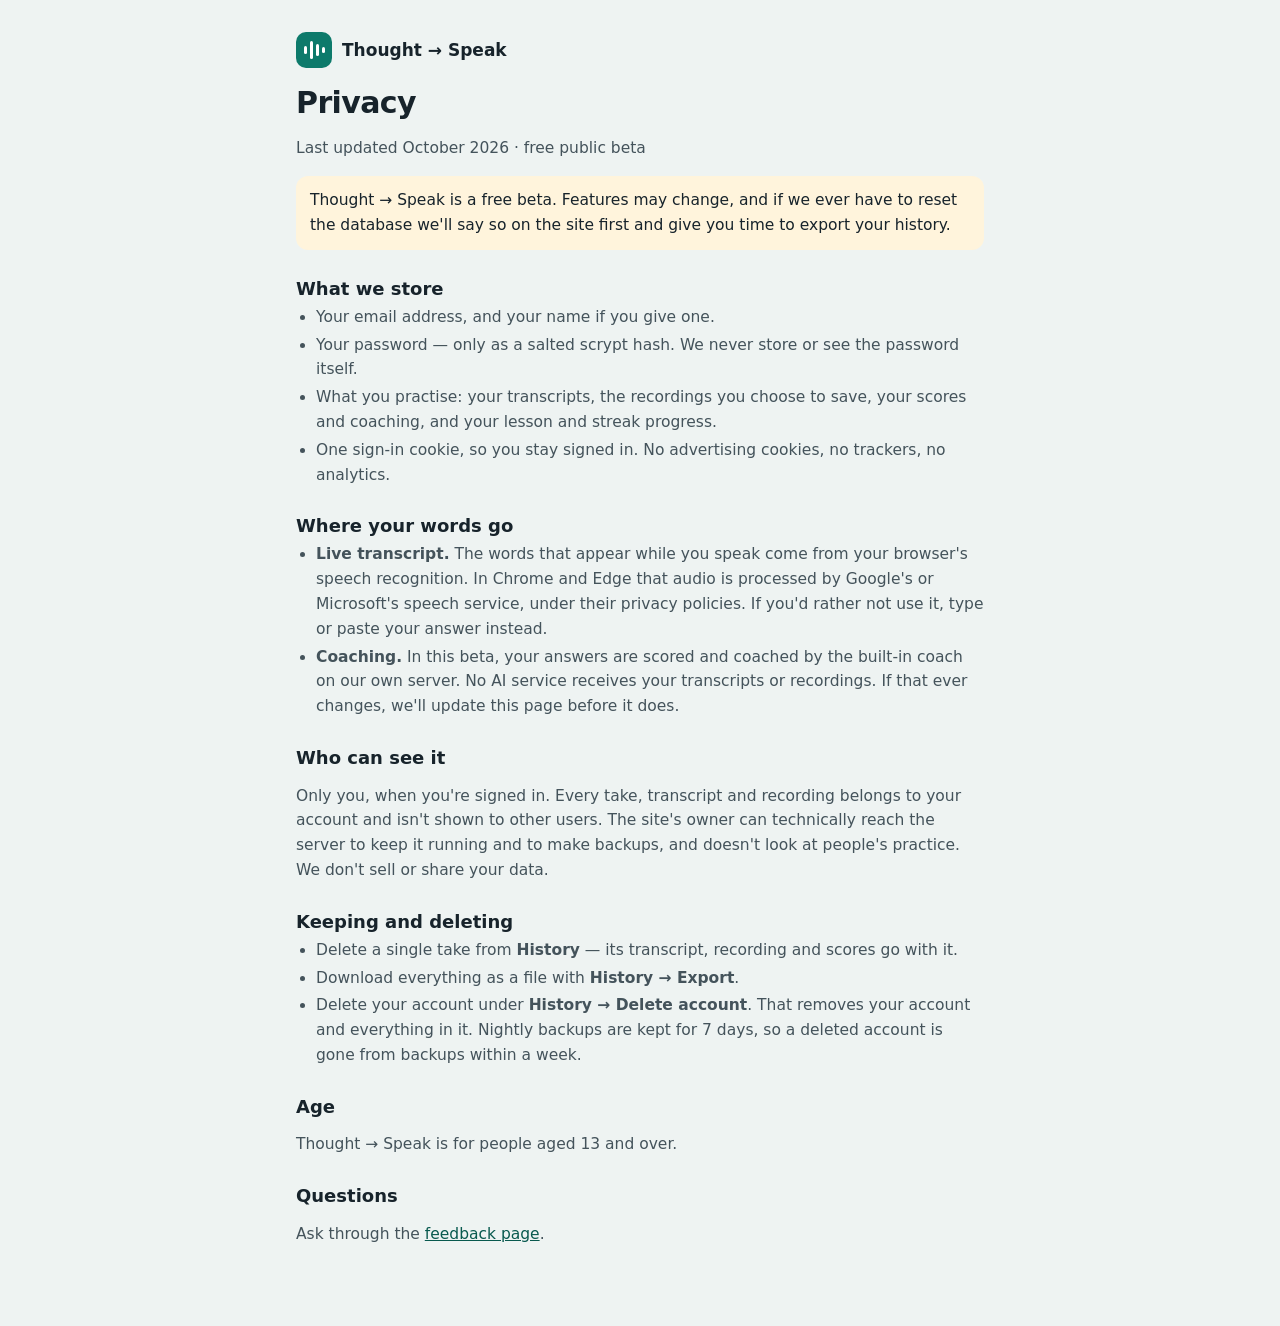
==== static/privacy.html @ 8f07217c "v9.3: everyday practice, engaging first run, built-in mentor with grammar, free beta hosting - Every" ====
<!doctype html>
<html lang="en">
<head>
<meta charset="utf-8">
<meta name="viewport" content="width=device-width,initial-scale=1">
<title>Privacy · Thought → Speak</title>
<link rel="stylesheet" href="/static/app.css">
<style>
  .policy { max-width: 720px; margin: 0 auto; padding: 32px 16px 64px; }
  .policy h1 { font: 800 30px/1.15 var(--display); letter-spacing: -.02em; margin: 18px 0 6px; }
  .policy h2 { font: 750 18px var(--display); margin: 28px 0 6px; }
  .policy p, .policy li { font-size: 15.5px; line-height: 1.6; color: var(--ink-2); }
  .policy ul { padding-left: 20px; }
  .policy .note { background: var(--sun-soft); border-radius: 12px; padding: 12px 14px; color: var(--ink); }
  .policy a { color: var(--accent-strong); }
</style>
</head>
<body>
<main class="policy">
  <a href="/" class="auth-brand" style="text-decoration:none;color:inherit">
    <span class="logo" aria-hidden="true"><span class="logo-wave"><i></i><i></i><i></i><i></i></span></span>Thought → Speak</a>
  <h1>Privacy</h1>
  <p>Last updated October 2026 · free public beta</p>

  <p class="note">Thought → Speak is a free beta. Features may change, and if we ever have to reset the
    database we'll say so on the site first and give you time to export your history.</p>

  <h2>What we store</h2>
  <ul>
    <li>Your email address, and your name if you give one.</li>
    <li>Your password — only as a salted scrypt hash. We never store or see the password itself.</li>
    <li>What you practise: your transcripts, the recordings you choose to save, your scores and coaching, and
      your lesson and streak progress.</li>
    <li>One sign-in cookie, so you stay signed in. No advertising cookies, no trackers, no analytics.</li>
  </ul>

  <h2>Where your words go</h2>
  <ul>
    <li><b>Live transcript.</b> The words that appear while you speak come from your browser's speech
      recognition. In Chrome and Edge that audio is processed by Google's or Microsoft's speech service, under
      their privacy policies. If you'd rather not use it, type or paste your answer instead.</li>
    <li><b>Coaching.</b> In this beta, your answers are scored and coached by the built-in coach on our own
      server. No AI service receives your transcripts or recordings. If that ever changes, we'll update this
      page before it does.</li>
  </ul>

  <h2>Who can see it</h2>
  <p>Only you, when you're signed in. Every take, transcript and recording belongs to your account and isn't
    shown to other users. The site's owner can technically reach the server to keep it running and to make
    backups, and doesn't look at people's practice. We don't sell or share your data.</p>

  <h2>Keeping and deleting</h2>
  <ul>
    <li>Delete a single take from <b>History</b> — its transcript, recording and scores go with it.</li>
    <li>Download everything as a file with <b>History → Export</b>.</li>
    <li>Delete your account under <b>History → Delete account</b>. That removes your account and everything in it.
      Nightly backups are kept for 7 days, so a deleted account is gone from backups within a week.</li>
  </ul>

  <h2>Age</h2>
  <p>Thought → Speak is for people aged 13 and over.</p>

  <h2>Questions</h2>
  <p>Ask through the <a id="fb" href="https://github.com/Gayathri2016/thought-to-speak/issues">feedback page</a><span id="mail"></span>.</p>
</main>
<script type="module" src="/static/js/privacy.js"></script>
</body>
</html>
---- static/app.css ----
:root {
  color-scheme: light;
  /* "On air": a calm studio teal for everything you do, a recording red only while the mic is live,
     and warm amber for streaks and goals. */
  --bg: #eef3f2; --surface: #ffffff; --surface-2: #f4f8f7; --line: #dce6e3;
  --ink: #17232b; --ink-2: #44535b; --muted: #6c7b81;
  --accent: #0d7a6b; --accent-ink: #ffffff; --accent-soft: #dcf1ec; --accent-strong: #08594e;
  --prev: #b6c2c0;
  --good: #1d7a45; --good-soft: #e3f4e9; --bad: #b42318; --bad-soft: #fdecea;
  --warn: #8a5a00; --warn-soft: #fff3d1;
  --rec: #e0443a; --rec-soft: #fde9e7;
  --sun: #f2b33d; --sun-soft: #fff4dc; --sun-ink: #7a5000;
  --header: #0f2b2a; --header-ink: #eef7f5; --header-muted: #9fbdb8;
  --shadow: 0 1px 2px rgba(15,43,42,.05), 0 6px 18px rgba(15,43,42,.06);
  --display: ui-rounded, "SF Pro Rounded", "Nunito", "Varela Round", system-ui, sans-serif;
  --body: system-ui, -apple-system, "Segoe UI", Roboto, "Helvetica Neue", sans-serif;
}
@media (prefers-color-scheme: dark) {
  :root:not([data-theme="light"]) {
    color-scheme: dark;
    --bg: #0e1716; --surface: #152120; --surface-2: #1b2928; --line: #263735;
    --ink: #eaf3f1; --ink-2: #bfd0cc; --muted: #86a09b;
    --accent: #3fb8a3; --accent-ink: #062a25; --accent-soft: #143a35; --accent-strong: #7fd8c8;
    --prev: #4f625f;
    --good: #5cc27a; --good-soft: #17301f; --bad: #f07a6f; --bad-soft: #3a1c1a;
    --warn: #f0c060; --warn-soft: #33290f;
    --rec: #ff6b5f; --rec-soft: #3d1d1a;
    --sun: #f5c25a; --sun-soft: #33280f; --sun-ink: #f5c25a;
    --header: #0a1a19; --header-ink: #eaf3f1; --header-muted: #8fb0aa;
    --shadow: none;
  }
}
:root[data-theme="dark"] {
  color-scheme: dark;
  --bg: #0e1716; --surface: #152120; --surface-2: #1b2928; --line: #263735;
  --ink: #eaf3f1; --ink-2: #bfd0cc; --muted: #86a09b;
  --accent: #3fb8a3; --accent-ink: #062a25; --accent-soft: #143a35; --accent-strong: #7fd8c8;
  --prev: #4f625f;
  --good: #5cc27a; --good-soft: #17301f; --bad: #f07a6f; --bad-soft: #3a1c1a;
  --warn: #f0c060; --warn-soft: #33290f;
  --rec: #ff6b5f; --rec-soft: #3d1d1a;
  --sun: #f5c25a; --sun-soft: #33280f; --sun-ink: #f5c25a;
  --header: #0a1a19; --header-ink: #eaf3f1; --header-muted: #8fb0aa;
  --shadow: none;
}

* { box-sizing: border-box; }
html, body { margin: 0; }
body { background: var(--bg); color: var(--ink); font: 15px/1.55 var(--body); -webkit-font-smoothing: antialiased; }
.wrap { max-width: 1180px; margin: 0 auto; padding: 0 16px; }
.hidden { display: none !important; }
.muted { color: var(--muted); } .small { font-size: 13px; }
code { font-size: 12.5px; background: var(--surface-2); padding: 1px 5px; border-radius: 5px; }
h3 { font-size: 14px; margin: 18px 0 6px; }
ul, ol { margin: 0; padding-left: 20px; } li { margin: 3px 0; }

/* header */
.top { background: var(--header); color: var(--header-ink); }
.top-inner { display: flex; justify-content: space-between; align-items: center; padding-top: 20px; padding-bottom: 14px; gap: 12px; }
.brand { display: flex; gap: 14px; align-items: center; min-width: 0; }
.logo { width: 44px; height: 44px; border-radius: 12px; background: var(--accent); display: grid; place-items: center; font-weight: 800; font-size: 13px; color: #fff; flex: none; }
.brand h1 { margin: 0; font-size: 22px; letter-spacing: -.01em; }
.brand p { margin: 2px 0 0; color: var(--header-muted); font-size: 13.5px; }
.top-right { display: flex; gap: 8px; align-items: center; }
.badge { font-size: 12px; padding: 5px 10px; border-radius: 99px; background: rgba(255,255,255,.08); color: var(--header-ink); white-space: nowrap; }
.badge.local { background: rgba(240,192,96,.18); }
.icon-btn { background: rgba(255,255,255,.08); color: var(--header-ink); border: 0; width: 34px; height: 34px; border-radius: 9px; cursor: pointer; font-size: 16px; }
.tabs { display: flex; gap: 4px; overflow-x: auto; }
.tab { background: transparent; color: var(--header-muted); border: 0; padding: 11px 14px; font: inherit; font-weight: 600; cursor: pointer; border-bottom: 2px solid transparent; white-space: nowrap; }
.tab.active { color: var(--header-ink); border-bottom-color: var(--accent); }

main.wrap { padding-top: 20px; padding-bottom: 60px; }
.grid2 { display: grid; grid-template-columns: minmax(0,1fr) minmax(0,1fr); gap: 18px; margin-bottom: 18px; }
@media (max-width: 900px) { .grid2 { grid-template-columns: 1fr; } }
.col { display: flex; flex-direction: column; gap: 18px; min-width: 0; }
.card { background: var(--surface); border: 1px solid var(--line); border-radius: 14px; padding: 18px; box-shadow: var(--shadow); min-width: 0; }
.card-h { font-weight: 700; font-size: 15.5px; margin-bottom: 12px; }
.step { display: inline-grid; place-items: center; width: 22px; height: 22px; border-radius: 50%; background: var(--accent-soft); color: var(--accent-strong); font-size: 12px; margin-right: 6px; }
.row { display: flex; align-items: center; } .between { justify-content: space-between; } .gap-s { gap: 8px; } .wrap-row { flex-wrap: wrap; gap: 8px; }
.eyebrow { font-size: 11.5px; text-transform: uppercase; letter-spacing: .06em; color: var(--muted); font-weight: 700; }

/* controls */
button, .btn-link { font: inherit; font-weight: 650; border: 0; border-radius: 10px; padding: 10px 14px; cursor: pointer; text-decoration: none; display: inline-flex; align-items: center; gap: 6px; }
button:disabled { opacity: .5; cursor: not-allowed; }
button:focus-visible, select:focus-visible, textarea:focus-visible, .chip:focus-visible { outline: 2px solid var(--accent); outline-offset: 2px; }
.primary { background: var(--accent); color: var(--accent-ink); }
.primary:hover { filter: brightness(1.07); }
.ghost { background: var(--surface-2); color: var(--ink); border: 1px solid var(--line); }
.ghost:hover { border-color: var(--muted); }
.sm { padding: 5px 10px; font-size: 13px; border-radius: 8px; }
.record { background: var(--rec-soft); color: var(--rec); border: 1px solid transparent; }
.record.on { background: var(--rec); color: #fff; animation: pulse 1.6s infinite; }
@keyframes pulse { 0%,100% { box-shadow: 0 0 0 0 rgba(196,50,31,.35); } 50% { box-shadow: 0 0 0 8px rgba(196,50,31,0); } }
textarea, select { width: 100%; font: inherit; color: var(--ink); background: var(--surface); border: 1px solid var(--line); border-radius: 10px; padding: 11px 12px; }
select { width: auto; padding: 8px 10px; }
textarea { resize: vertical; }

.chips { display: flex; flex-wrap: wrap; gap: 6px; }
.chip { border: 1px solid var(--line); background: var(--surface-2); color: var(--ink-2); padding: 7px 12px; border-radius: 99px; font-size: 13.5px; font-weight: 600; cursor: pointer; }
.chip.active { background: var(--accent); border-color: var(--accent); color: var(--accent-ink); }
.small-chips { margin-top: 10px; }
.small-chips .chip { cursor: default; font-size: 12.5px; padding: 3px 9px; }

.prompt-box { margin-top: 14px; padding: 14px; background: var(--surface-2); border: 1px solid var(--line); border-radius: 12px; display: flex; flex-direction: column; gap: 10px; }
.prompt-text { font-size: 17px; font-weight: 650; line-height: 1.4; }
.pills { display: inline-flex; flex-wrap: wrap; gap: 4px; }
.pill { font-size: 12px; padding: 2px 8px; border-radius: 6px; background: var(--accent-soft); color: var(--accent-strong); font-weight: 600; }

.take { font-size: 12px; background: var(--surface-2); border: 1px solid var(--line); padding: 2px 8px; border-radius: 99px; margin-left: 6px; font-weight: 600; color: var(--ink-2); }
.timer { font-variant-numeric: tabular-nums; font-size: 22px; font-weight: 750; }
.timebar { position: relative; height: 6px; border-radius: 4px; background: var(--surface-2); border: 1px solid var(--line); overflow: hidden; }
#timeFill { position: absolute; inset: 0 auto 0 0; width: 0; background: var(--accent); transition: width .3s linear; }
#timeTarget { position: absolute; top: 0; bottom: 0; background: rgba(31,122,58,.22); }
.interim { font-style: italic; color: var(--muted); font-size: 13.5px; margin-bottom: 6px; }

.switch { display: flex; align-items: center; gap: 10px; cursor: pointer; }
.switch input { position: absolute; opacity: 0; width: 1px; height: 1px; }
.slider { width: 38px; height: 22px; border-radius: 99px; background: var(--prev); position: relative; flex: none; transition: background .2s; }
.slider::after { content: ""; position: absolute; top: 3px; left: 3px; width: 16px; height: 16px; border-radius: 50%; background: #fff; transition: transform .2s; }
.switch input:checked + .slider { background: var(--accent); }
.switch input:checked + .slider::after { transform: translateX(16px); }
.switch input:focus-visible + .slider { outline: 2px solid var(--accent); outline-offset: 2px; }

.banner { background: var(--accent-soft); border: 1px solid var(--accent); color: var(--ink); border-radius: 12px; padding: 12px 14px; margin-bottom: 18px; display: flex; gap: 12px; justify-content: space-between; align-items: flex-start; }
.banner b { color: var(--accent-strong); }
.warn { background: var(--warn-soft); color: var(--warn); border-radius: 10px; padding: 8px 12px; font-size: 13px; margin-bottom: 12px; }

/* results */
.empty { text-align: center; padding: 40px 12px; color: var(--ink-2); }
.empty-icon { font-size: 34px; }
.score-row { display: flex; gap: 20px; align-items: center; }
@media (max-width: 520px) { .score-row { flex-direction: column; align-items: stretch; } .ring { align-self: center; } }
.ring { position: relative; width: 120px; height: 120px; flex: none; }
.ring svg { width: 100%; height: 100%; transform: rotate(-90deg); }
.ring circle { fill: none; stroke-width: 10; }
.ring-bg { stroke: var(--surface-2); }
.ring-fg { stroke: var(--accent); stroke-linecap: round; transition: stroke-dashoffset .8s ease; }
.ring-label { position: absolute; inset: 0; display: grid; place-items: center; align-content: center; }
.ring-label b { font-size: 34px; line-height: 1; } .ring-label span { font-size: 12px; color: var(--muted); }
.dims { flex: 1; display: flex; flex-direction: column; gap: 8px; min-width: 0; }
.dim { display: grid; grid-template-columns: 128px 1fr 34px; gap: 8px; align-items: center; font-size: 13px; }
.dim-bar { height: 8px; background: var(--surface-2); border-radius: 4px; overflow: hidden; }
.dim-bar > div { height: 100%; background: var(--accent); border-radius: 0 4px 4px 0; transition: width .6s ease; }
.dim b { text-align: right; font-variant-numeric: tabular-nums; }
.dim.weak > span:first-child { font-weight: 700; } .dim.weak > span:first-child::after { content: " ← focus"; color: var(--bad); font-weight: 600; font-size: 11.5px; }

.metrics { display: grid; grid-template-columns: repeat(5, 1fr); gap: 8px; margin-top: 16px; }
@media (max-width: 520px) { .metrics { grid-template-columns: repeat(3, 1fr); } }
.metric { background: var(--surface-2); border-radius: 10px; padding: 8px 10px; }
.metric b { display: block; font-size: 17px; font-variant-numeric: tabular-nums; }
.metric span { font-size: 11.5px; color: var(--muted); }
.split { display: grid; grid-template-columns: 1fr 1fr; gap: 16px; }
@media (max-width: 600px) { .split { grid-template-columns: 1fr; } }
.smap { display: flex; flex-direction: column; gap: 6px; }
.sm-item { display: grid; grid-template-columns: 22px 130px 1fr; gap: 8px; align-items: baseline; font-size: 13.5px; padding: 6px 8px; border-radius: 8px; background: var(--surface-2); }
.sm-item .ico { font-weight: 800; text-align: center; }
.sm-item.present .ico { color: var(--good); } .sm-item.weak .ico { color: var(--warn); } .sm-item.missing .ico { color: var(--bad); }
@media (max-width: 520px) { .sm-item { grid-template-columns: 22px 1fr; } .sm-item .note { grid-column: 2; } }
.coach { margin-top: 16px; background: var(--warn-soft); border-radius: 12px; padding: 14px; }
.coach-h { font-weight: 750; margin-bottom: 4px; }
.coach p { margin: 0 0 8px; }
.coach ol { margin-bottom: 4px; }
#outlineWrap { margin-top: 10px; }
.next { margin-top: 16px; padding-top: 14px; border-top: 1px solid var(--line); }
.next p { margin: 4px 0 12px; font-weight: 600; }

/* compare */
.verdict { font-size: 12.5px; font-weight: 700; padding: 3px 10px; border-radius: 99px; }
.verdict.improved { background: var(--good-soft); color: var(--good); }
.verdict.regressed { background: var(--bad-soft); color: var(--bad); }
.verdict.steady { background: var(--surface-2); color: var(--ink-2); }
.lead { margin: 0 0 10px; font-weight: 600; }
.ctable, .ptable { width: 100%; border-collapse: collapse; font-size: 13.5px; }
.ctable th, .ctable td, .ptable th, .ptable td { padding: 7px 6px; border-bottom: 1px solid var(--line); text-align: right; font-variant-numeric: tabular-nums; }
.ctable th:first-child, .ctable td:first-child, .ptable th:first-child, .ptable td:first-child { text-align: left; }
.ctable th, .ptable th { font-size: 12px; color: var(--muted); font-weight: 600; }
.delta.up { color: var(--good); font-weight: 700; } .delta.down { color: var(--bad); font-weight: 700; } .delta.flat { color: var(--muted); }
.takes-spark { display: flex; gap: 6px; align-items: flex-end; height: 64px; margin: 4px 0 12px; }
.takes-spark .tk { flex: 1; max-width: 54px; background: var(--prev); border-radius: 4px 4px 0 0; position: relative; min-height: 4px; }
.takes-spark .tk.cur { background: var(--accent); }
.takes-spark .tk span { position: absolute; top: -18px; left: 0; right: 0; text-align: center; font-size: 11.5px; font-weight: 700; color: var(--ink-2); }
.transcript-quote { white-space: pre-wrap; color: var(--ink-2); font-size: 14px; margin: 8px 0 0; }
details summary { cursor: pointer; }

/* progress */
.rec-card { margin-bottom: 18px; border-left: 4px solid var(--accent); }
.rec-grid { display: grid; grid-template-columns: 1.3fr 1fr; gap: 18px; }
@media (max-width: 800px) { .rec-grid { grid-template-columns: 1fr; } }
.rec-title { font-size: 20px; font-weight: 750; margin: 2px 0 6px; }
.rec-evidence { background: var(--surface-2); border-radius: 8px; padding: 8px 10px; font-size: 13.5px; margin: 8px 0; }
.kpis { display: grid; grid-template-columns: repeat(5, 1fr); gap: 12px; margin-bottom: 18px; }
@media (max-width: 800px) { .kpis { grid-template-columns: repeat(2, 1fr); } }
.kpi { background: var(--surface); border: 1px solid var(--line); border-radius: 14px; padding: 14px; box-shadow: var(--shadow); }
.kpi .v { font-size: 26px; font-weight: 800; font-variant-numeric: tabular-nums; line-height: 1.1; }
.kpi .l { font-size: 12.5px; color: var(--muted); margin-top: 4px; }
.kpi .d { font-size: 12.5px; margin-top: 2px; }
.chart { width: 100%; min-height: 220px; }
.chart svg { width: 100%; height: auto; display: block; overflow: visible; }
.chart text { fill: var(--muted); font-size: 11px; font-family: inherit; }
.chart .grid { stroke: var(--line); stroke-width: 1; }
.chart .line { fill: none; stroke: var(--accent); stroke-width: 2; stroke-linejoin: round; }
.chart .dot { fill: var(--accent); stroke: var(--surface); stroke-width: 2; }
.chart .dot.retry { fill: var(--surface); stroke: var(--accent); stroke-width: 2; }
.chart .hit { fill: transparent; cursor: pointer; }
.chart .bar-cur { fill: var(--accent); } .chart .bar-prev { fill: var(--prev); }
.chart .lbl { fill: var(--ink-2); font-size: 12px; }
.chart .val { fill: var(--ink); font-size: 11.5px; font-weight: 700; }
.legend { display: flex; gap: 14px; font-size: 12.5px; color: var(--ink-2); margin-bottom: 6px; }
.legend i { display: inline-block; width: 10px; height: 10px; border-radius: 3px; margin-right: 5px; vertical-align: -1px; }
.fbar { display: grid; grid-template-columns: 110px 1fr 30px; gap: 8px; align-items: center; font-size: 13px; margin: 6px 0; }
.fbar .t { height: 10px; background: var(--surface-2); border-radius: 4px; overflow: hidden; }
.fbar .t div { height: 100%; background: var(--accent); border-radius: 0 4px 4px 0; }
.fbar b { text-align: right; font-variant-numeric: tabular-nums; }

/* history */
.hchain { border: 1px solid var(--line); border-radius: 12px; margin-top: 12px; overflow: hidden; }
.hchain-h { padding: 10px 12px; background: var(--surface-2); display: flex; justify-content: space-between; gap: 10px; flex-wrap: wrap; }
.hchain-h .p { font-weight: 650; }
.hattempt { border-top: 1px solid var(--line); }
.hattempt summary { padding: 10px 12px; display: flex; gap: 10px; align-items: center; flex-wrap: wrap; list-style: none; }
.hattempt summary::-webkit-details-marker { display: none; }
.hattempt .body { padding: 0 12px 12px; }
.score-pill { font-weight: 800; font-variant-numeric: tabular-nums; background: var(--accent-soft); color: var(--accent-strong); padding: 2px 9px; border-radius: 8px; }
.tag { font-size: 12px; border: 1px solid var(--line); padding: 1px 8px; border-radius: 99px; color: var(--ink-2); }
.danger { background: transparent; color: var(--bad); border: 1px solid var(--line); padding: 5px 10px; font-size: 12.5px; }

.tooltip { position: fixed; pointer-events: none; background: var(--ink); color: var(--surface); font-size: 12.5px; padding: 7px 9px; border-radius: 8px; z-index: 50; max-width: 260px; line-height: 1.4; }

@media (max-width: 640px) {
  .brand p { display: none; }
  .brand h1 { font-size: 19px; white-space: nowrap; }
  .logo { width: 38px; height: 38px; }
  .badge { max-width: 140px; overflow: hidden; text-overflow: ellipsis; }
  .prompt-box > .row.between { flex-wrap: wrap; gap: 8px; }
  .sm { white-space: nowrap; }
}
@media (max-width: 480px) { .badge { display: none; } }

/* ---------------- v3: Learn ---------------- */
.today-card { margin-bottom: 18px; border-left: 4px solid var(--accent); }
.today-title { font-size: 20px; font-weight: 750; }
.today-progress { font-size: 13px; color: var(--ink-2); text-align: right; }
.today-progress b { font-size: 22px; color: var(--ink); }
.today-items { display: grid; grid-template-columns: repeat(3, minmax(0, 1fr)); gap: 12px; margin-top: 14px; }
@media (max-width: 900px) { .today-items { grid-template-columns: 1fr; } }
.today-item { border: 1px solid var(--line); border-radius: 12px; padding: 14px; display: flex; flex-direction: column; gap: 6px; background: var(--surface-2); }
.today-item.done { border-color: var(--good); background: var(--good-soft); }
.today-item .ti-h { display: flex; gap: 8px; align-items: center; font-weight: 700; }
.today-item .ti-check { width: 22px; height: 22px; border-radius: 50%; border: 2px solid var(--prev); display: grid; place-items: center; font-size: 12px; flex: none; }
.today-item.done .ti-check { background: var(--good); border-color: var(--good); color: #fff; }
.today-item p { margin: 0; font-size: 13.5px; color: var(--ink-2); }
.today-item .ti-foot { margin-top: auto; display: flex; justify-content: space-between; align-items: center; gap: 8px; padding-top: 6px; }
.journey-meter { display: flex; align-items: center; gap: 10px; min-width: 200px; }
.jm-bar { flex: 1; height: 8px; border-radius: 4px; background: var(--surface-2); border: 1px solid var(--line); overflow: hidden; }
#journeyFill { height: 100%; background: var(--good); width: 0; transition: width .5s; }
.module { margin-top: 18px; }
.module-h { display: flex; gap: 10px; align-items: baseline; flex-wrap: wrap; }
.module-h b { font-size: 15px; }
.lesson-row { display: grid; grid-template-columns: 28px 1fr auto; gap: 12px; align-items: center; padding: 10px 12px; border: 1px solid var(--line); border-radius: 10px; margin-top: 8px; cursor: pointer; background: var(--surface); width: 100%; text-align: left; font: inherit; color: inherit; }
.lesson-row:hover { border-color: var(--accent); }
.lesson-row.current { border-color: var(--accent); background: var(--accent-soft); }
.lr-icon { width: 26px; height: 26px; border-radius: 50%; display: grid; place-items: center; font-size: 12px; font-weight: 800; border: 2px solid var(--prev); color: var(--ink-2); }
.lesson-row.done .lr-icon { background: var(--good); border-color: var(--good); color: #fff; }
.lesson-row.current .lr-icon { border-color: var(--accent); color: var(--accent-strong); }
.lr-title { font-weight: 650; }
.lr-sub { font-size: 12.5px; color: var(--muted); }
.lr-meta { font-size: 12.5px; color: var(--ink-2); text-align: right; white-space: nowrap; }
@media (max-width: 520px) { .lr-meta { display: none; } }

.lesson-grid { display: grid; grid-template-columns: minmax(0, 1.25fr) minmax(0, 1fr); gap: 18px; margin-top: 12px; }
@media (max-width: 900px) { .lesson-grid { grid-template-columns: 1fr; } }
.lesson-title { margin: 4px 0 4px; font-size: 26px; letter-spacing: -.01em; }
.concept p { margin: 0 0 12px; color: var(--ink-2); }
.ex-prompt { font-weight: 650; margin: 0 0 10px; }
.ex-grid { display: grid; grid-template-columns: 1fr 1fr; gap: 10px; margin-bottom: 10px; }
@media (max-width: 600px) { .ex-grid { grid-template-columns: 1fr; } }
.ex { border-radius: 10px; padding: 10px 12px; font-size: 14px; }
.ex p { margin: 4px 0 0; }
.ex.before { background: var(--bad-soft); } .ex.before .eyebrow { color: var(--bad); }
.ex.after { background: var(--good-soft); } .ex.after .eyebrow { color: var(--good); }
.fw-card { border-top: 4px solid var(--accent); }
.fw-name { font-size: 20px; font-weight: 800; margin: 2px 0 8px; }
.fw-steps { list-style: none; padding: 0; counter-reset: s; }
.fw-steps li { counter-increment: s; display: grid; grid-template-columns: 30px 1fr; gap: 8px; padding: 8px 0; border-bottom: 1px solid var(--line); }
.fw-steps li:last-child { border-bottom: 0; }
.fw-steps li::before { content: counter(s); width: 26px; height: 26px; border-radius: 8px; background: var(--accent); color: #fff; display: grid; place-items: center; font-weight: 800; font-size: 13px; }
.fw-steps b { display: block; }
.fw-steps span { font-size: 13.5px; color: var(--ink-2); }
.cheat li { margin: 6px 0; font-size: 14px; }
.exercise-card { background: var(--accent-soft); border-color: var(--accent); }
.pass-list { margin: 4px 0 10px; }
select.full { width: 100%; margin-top: 4px; }

.lesson-result { border-radius: 12px; padding: 12px 14px; margin-bottom: 14px; }
.lesson-result.pass { background: var(--good-soft); border: 1px solid var(--good); }
.lesson-result.fail { background: var(--warn-soft); border: 1px solid var(--warn); }
.lesson-result h4 { margin: 0 0 6px; font-size: 15px; }
.lesson-result ul { list-style: none; padding: 0; margin: 0 0 10px; font-size: 13.5px; }
.lesson-result li { display: flex; gap: 8px; }
.lesson-result .ok { color: var(--good); font-weight: 800; } .lesson-result .no { color: var(--bad); font-weight: 800; }
.ctx-steps { display: flex; flex-wrap: wrap; gap: 6px; margin-top: 6px; }
@media (max-width: 640px) { .today-progress { text-align: left; } .journey-meter { min-width: 0; width: 100%; } }

/* ---------------- v4: real audio ---------------- */
.mic-row { display: flex; align-items: center; gap: 10px; margin: 0 0 10px; }
.mic-label { font-size: 12.5px; color: var(--ink-2); white-space: nowrap; }
.level { flex: 1; height: 6px; border-radius: 4px; background: var(--surface-2); border: 1px solid var(--line); overflow: hidden; }
#levelFill { height: 100%; width: 0; background: var(--good); transition: width .08s linear; }
.voice { margin-top: 18px; padding: 14px; border: 1px solid var(--line); border-radius: 12px; background: var(--surface-2); }
.waveform { margin: 10px 0 4px; cursor: pointer; }
.waveform svg { width: 100%; height: 90px; display: block; }
.waveform .wbar { fill: var(--accent); }
.waveform .p-natural { fill: rgba(122,127,137,.18); }
.waveform .p-long { fill: rgba(240,176,40,.35); }
.waveform .p-stall { fill: rgba(196,50,31,.35); }
.waveform .pl { fill: var(--bad); font-size: 10px; font-weight: 700; }
.waveform .head { stroke: var(--ink); stroke-width: 1.5; }
.waveform .axis { fill: var(--muted); font-size: 10px; }
.wave-legend { display: flex; gap: 14px; flex-wrap: wrap; margin-bottom: 8px; }
.lg { display: inline-block; width: 12px; height: 10px; border-radius: 2px; margin-right: 4px; vertical-align: -1px; }
.lg.natural { background: rgba(122,127,137,.35); } .lg.long { background: rgba(240,176,40,.6); } .lg.stall { background: rgba(196,50,31,.6); }
#player { width: 100%; height: 36px; margin-bottom: 10px; }
.voice-grid { display: grid; grid-template-columns: 1fr 1fr; gap: 16px; align-items: start; }
@media (max-width: 600px) { .voice-grid { grid-template-columns: 1fr; } }
.mini-chart svg { width: 100%; height: 60px; display: block; }
.mini-chart .band { fill: rgba(31,122,58,.14); }
.mini-chart .pb { fill: var(--accent); }
.mini-chart .pl2 { fill: none; stroke: var(--accent); stroke-width: 1.5; }
.mini-chart .zero { stroke: var(--line); }
.mini-chart text { fill: var(--muted); font-size: 9.5px; }

/* ---------------- v5: pronunciation, vocabulary, sentences ---------------- */
.today-items { grid-template-columns: repeat(auto-fit, minmax(210px, 1fr)); }
.today-words { margin-top: 14px; }
.tw-h { display: flex; gap: 10px; align-items: baseline; flex-wrap: wrap; margin-bottom: 8px; }
.tw-list { display: grid; grid-template-columns: repeat(auto-fit, minmax(200px, 1fr)); gap: 10px; }
.tw { border: 1px dashed var(--line); border-radius: 10px; padding: 10px 12px; display: flex; flex-direction: column; gap: 3px; }
.tw.used { border-style: solid; border-color: var(--good); background: var(--good-soft); }
.journey-card { margin-bottom: 18px; }
.jm-fill { height: 100%; background: var(--good); transition: width .5s; }

.w { cursor: pointer; border-bottom: 1px dotted var(--muted); }
.w:hover, .w:focus-visible { color: var(--accent-strong); border-bottom-color: var(--accent); outline: none; }
.w.focus { font-weight: 750; border-bottom: 2px solid var(--accent); }
.w.st-good { background: var(--good-soft); border-radius: 4px; padding: 0 2px; }
.w.st-unclear { background: var(--warn-soft); color: var(--warn); border-radius: 4px; padding: 0 2px; font-weight: 700; }
.w.st-substituted, .w.st-missed { background: var(--bad-soft); color: var(--bad); border-radius: 4px; padding: 0 2px; font-weight: 700; }
.w.st-missed { text-decoration: line-through; }
.lg.st-good { background: var(--good-soft); border: 1px solid var(--good); }
.lg.st-unclear { background: var(--warn-soft); border: 1px solid var(--warn); }
.lg.st-substituted { background: var(--bad-soft); border: 1px solid var(--bad); }
.lg.st-missed { background: var(--bad-soft); border: 1px dashed var(--bad); }
.prompt-text .w { border-bottom-color: transparent; }
.prompt-text .w.focus { border-bottom-color: var(--accent); }

.word-pop { position: absolute; z-index: 60; background: var(--surface); color: var(--ink); border: 1px solid var(--line); border-radius: 12px; padding: 12px; width: 260px; box-shadow: 0 8px 28px rgba(0,0,0,.18); }
.respell { font-size: 22px; font-weight: 800; letter-spacing: .02em; margin: 6px 0 2px; color: var(--accent-strong); }
.respell-sm { font-family: ui-monospace, SFMono-Regular, Menlo, monospace; font-size: 13px; color: var(--accent-strong); }

#results.read-aloud #structureWrap, #results.read-aloud #outlineWrap { display: none; }
.pron, .language { margin-top: 16px; padding: 14px; border: 1px solid var(--line); border-radius: 12px; background: var(--surface-2); }
.ra-target { font-size: 18px; line-height: 1.9; margin: 4px 0 8px; }
.pron-table { margin-top: 10px; }
.pron-table td { vertical-align: middle; }
.lang-grid { display: grid; grid-template-columns: 1fr 1fr; gap: 18px; }
@media (max-width: 640px) { .lang-grid { grid-template-columns: 1fr; } }
.language .eyebrow { display: block; margin: 10px 0 4px; }
.chip.good { background: var(--good-soft); border-color: var(--good); color: var(--good); cursor: default; }
.chip.warn { background: var(--warn-soft); border-color: var(--warn); color: var(--warn); cursor: default; }
.language .chip, .pron .chip { font-size: 12.5px; padding: 3px 9px; }
.sent-bars { display: flex; align-items: flex-end; gap: 3px; height: 54px; margin-top: 6px; border-bottom: 1px solid var(--line); }
.sent-bars .sb { flex: 1; max-width: 22px; background: var(--accent); border-radius: 3px 3px 0 0; min-height: 4px; }
.sent-bars .sb.long { background: var(--bad); }
.quote { border-left: 3px solid var(--bad); padding-left: 8px; color: var(--ink-2); }
.tip { background: var(--accent-soft); border-radius: 8px; padding: 8px 10px; }

.sound-summary { min-width: 240px; }
.ra-items { display: flex; flex-direction: column; gap: 10px; margin-top: 10px; }
.ra-item { border: 1px solid var(--line); border-radius: 10px; padding: 10px 12px; background: var(--surface-2); }
.ra-text { font-size: 17px; line-height: 1.8; margin: 0 0 6px; }
.pairs { display: flex; flex-direction: column; gap: 8px; }
.pair { display: flex; align-items: center; gap: 8px; flex-wrap: wrap; }
.pron-table th, .pron-table td { text-align: left !important; }

/* accounts */
input[type="text"], input[type="email"], input[type="password"] { width: 100%; font: inherit; color: var(--ink); background: var(--surface); border: 1px solid var(--line); border-radius: 10px; padding: 10px 12px; }
input:focus-visible { outline: 2px solid var(--accent); outline-offset: 2px; }
.auth-screen { min-height: 100vh; display: grid; place-items: center; padding: 32px 16px; background: var(--bg); }
body.signed-out .top, body.signed-out #appMain { display: none; }
.auth-card { width: 100%; max-width: 400px; padding: 28px; }
.auth-card h2 { margin: 14px 0 4px; font-size: 22px; letter-spacing: -.01em; }
.auth-card form { display: grid; gap: 14px; margin-top: 18px; }
.auth-card label { display: grid; gap: 5px; font-weight: 600; font-size: 13.5px; }
.auth-card .primary { justify-content: center; margin-top: 4px; }
.auth-switch { margin: 16px 0 0; text-align: center; }
.auth-switch a { color: var(--accent); font-weight: 650; }
.auth-privacy { margin: 14px 0 0; text-align: center; }
.auth-error { margin: 0; color: var(--bad); background: var(--bad-soft); border-radius: 8px; padding: 8px 10px; font-size: 13px; }
.account { position: relative; }
.account-btn { font-size: 13.5px; font-weight: 750; border-radius: 99px; }
.account-pop { position: absolute; right: 0; top: 42px; z-index: 20; min-width: 220px; background: var(--surface); color: var(--ink); border: 1px solid var(--line); border-radius: 12px; padding: 12px; box-shadow: 0 8px 28px rgba(0,0,0,.18); display: grid; gap: 10px; }
.account-pop #accountEmail { word-break: break-all; }
.danger-zone { margin-top: 16px; }
.danger-zone input { max-width: 280px; }
@media (max-width: 640px) { .badge { display: none; } }

/* 28-Day Speaking Sprint (v7) — built from the app's own theme tokens, so it follows light and dark mode */
.program { background: linear-gradient(135deg, var(--accent-soft) 0%, var(--surface) 60%); color: var(--ink);
  border: 1px solid var(--line); border-top: 4px solid var(--accent); border-radius: 16px; padding: 22px; margin-bottom: 18px; box-shadow: var(--shadow); }
.pg-head { display: flex; justify-content: space-between; gap: 16px; align-items: flex-start; flex-wrap: wrap; }
.pg-eyebrow { font-size: 11.5px; letter-spacing: .08em; text-transform: uppercase; color: var(--accent-strong); font-weight: 800; }
.pg-title { margin: 4px 0 4px; font-size: clamp(22px, 3.4vw, 30px); line-height: 1.15; letter-spacing: -.015em; font-weight: 800; color: var(--ink); }
.pg-tag { margin: 0; color: var(--ink-2); font-size: 14.5px; max-width: 560px; }
.pg-stats { display: flex; gap: 18px; }
.pg-stats div { display: grid; text-align: right; }
.pg-stats b { font-size: 26px; line-height: 1.1; }
.pg-stats span { font-size: 12px; color: var(--muted); }
.pg-track { position: relative; height: 8px; border-radius: 4px; background: var(--surface-2); border: 1px solid var(--line); margin: 18px 0 8px; }
.pg-fill { height: 100%; border-radius: 4px; background: var(--accent); transition: width .6s; }
.pg-mark { position: absolute; top: -4px; width: 14px; height: 14px; margin-left: -7px; border-radius: 50%; background: var(--surface); border: 2px solid var(--accent); }
.pg-mark.hit { background: var(--accent); }
.pg-milestones { display: grid; grid-template-columns: repeat(4, minmax(0, 1fr)); gap: 8px; }
.pg-ms { display: grid; font-size: 12.5px; color: var(--muted); text-align: right; }
.pg-ms span { font-weight: 750; color: var(--ink-2); }
.pg-ms.hit span { color: var(--accent-strong); }
.pg-cta { display: flex; align-items: center; gap: 12px; flex-wrap: wrap; margin: 16px 0 6px; }
.pg-cta .small { color: var(--muted); }
.pg-weeks { display: grid; grid-template-columns: repeat(4, minmax(0, 1fr)); gap: 14px; margin-top: 16px; }
.pg-week-h { font-size: 12.5px; font-weight: 800; color: var(--ink); margin-bottom: 6px; padding-bottom: 6px; border-bottom: 1px solid var(--line); }
.pg-day { display: grid; grid-template-columns: 24px 1fr auto; gap: 8px; align-items: center; width: 100%; text-align: left; background: transparent;
  color: var(--ink); border: 0; border-radius: 8px; padding: 6px; font-weight: 500; font-size: 13px; }
.pg-day:hover { background: var(--surface-2); }
.pg-day:focus-visible { outline: 2px solid var(--accent); outline-offset: 1px; }
.pg-dn { width: 22px; height: 22px; border-radius: 50%; display: grid; place-items: center; font-size: 11px; font-weight: 800; border: 1.5px solid var(--line); color: var(--muted); }
.pg-dt { min-width: 0; overflow: hidden; text-overflow: ellipsis; white-space: nowrap; }
.pg-ds { font-size: 11px; color: var(--muted); }
.pg-day.done .pg-dn { background: var(--good); border-color: var(--good); color: #fff; }
.pg-day.available .pg-dn { border-color: var(--accent); color: var(--accent-strong); }
.program.enrolled .pg-day.available { background: var(--accent-soft); }
.pg-day.available .pg-ds { color: var(--accent-strong); font-weight: 700; }
.pg-day.locked .pg-dt, .pg-day.tomorrow .pg-dt { color: var(--muted); }
@media (max-width: 1000px) { .pg-weeks { grid-template-columns: repeat(2, minmax(0, 1fr)); } }
@media (max-width: 640px) { .pg-ms { text-align: left; } .pg-weeks, .pg-milestones { grid-template-columns: 1fr 1fr; } .program { padding: 18px 16px; } .pg-stats div { text-align: left; } }
@media (max-width: 420px) { .pg-weeks { grid-template-columns: 1fr; } }
.gate-note { margin: 10px 0 0; font-size: 13px; background: var(--warn-soft); color: var(--warn); border-radius: 8px; padding: 8px 10px; }
.milestone-hit { margin: 0 0 8px; font-size: 14px; background: var(--surface); border: 1px solid var(--good); border-radius: 8px; padding: 8px 10px; }

/* three-angle review (v8) */
.rv { display: grid; gap: 12px; margin: 16px 0 4px; }
.rv-sec { border: 1px solid var(--line); border-radius: 12px; padding: 14px; background: var(--surface); }
.rv-h { display: flex; justify-content: space-between; align-items: center; gap: 10px; flex-wrap: wrap; margin-bottom: 6px; }
.rv-who { font-weight: 750; font-size: 15px; }
.rv-sec .eyebrow { display: block; margin: 10px 0 4px; }
.rv-sec p { margin: 6px 0; font-size: 14px; }
.rv-qn { margin-top: 0 !important; }
.rv-sum { font-size: 15px !important; font-weight: 600; }
.rv-badge { font-size: 12.5px; font-weight: 800; padding: 3px 10px; border-radius: 99px; background: var(--surface-2); border: 1px solid var(--line); }
.rv-eval { border-left: 4px solid var(--prev); }
.rv-eval.v-strong_yes { border-left-color: var(--good); } .rv-eval.v-strong_yes .rv-badge { background: var(--good-soft); color: var(--good); border-color: var(--good); }
.rv-eval.v-lean_yes { border-left-color: var(--accent); } .rv-eval.v-lean_yes .rv-badge { background: var(--accent-soft); color: var(--accent-strong); border-color: var(--accent); }
.rv-eval.v-lean_no { border-left-color: var(--warn); } .rv-eval.v-lean_no .rv-badge { background: var(--warn-soft); color: var(--warn); border-color: var(--warn); }
.rv-eval.v-no { border-left-color: var(--bad); } .rv-eval.v-no .rv-badge { background: var(--bad-soft); color: var(--bad); border-color: var(--bad); }
.rv-2col { display: grid; grid-template-columns: 1fr 1fr; gap: 14px; }
@media (max-width: 560px) { .rv-2col { grid-template-columns: 1fr; } }
.rv-quotes { list-style: none; padding: 0; margin: 0; display: grid; gap: 8px; font-size: 13.5px; }
.rv-quotes li { margin: 0; }
.rv q, .rv-strong { font-style: italic; color: var(--ink); }
.rv q::before { content: "“"; } .rv q::after { content: "”"; }
.rv-quotes span { color: var(--ink-2); }
.rv-follow { display: flex; justify-content: space-between; align-items: center; gap: 12px; margin-top: 12px; padding: 10px 12px; border-radius: 10px; background: var(--surface-2); }
.rv-follow .eyebrow { margin: 0 !important; }
.rv-follow p { margin: 2px 0 0 !important; font-weight: 650; }
.rv-parts { display: grid; gap: 6px; }
.rv-part { display: grid; grid-template-columns: 20px 120px 1fr; gap: 8px; align-items: baseline; font-size: 13.5px; padding: 7px 9px; border-radius: 8px; background: var(--surface-2); }
.rv-part .ico { font-weight: 800; text-align: center; }
.rv-part.present .ico { color: var(--good); } .rv-part.weak .ico { color: var(--warn); } .rv-part.missing .ico { color: var(--bad); }
@media (max-width: 520px) { .rv-part { grid-template-columns: 20px 1fr; } .rv-part > span:last-child { grid-column: 2; } }
.rv-note { color: var(--warn); }
.rv-coach { background: linear-gradient(180deg, var(--accent-soft), var(--surface) 70%); }
.rv-fixes { margin: 0; padding-left: 20px; display: grid; gap: 10px; font-size: 13.5px; }
.rv-fixes li span { color: var(--ink-2); }
.rv-next { margin: 0; font-size: 14px; font-weight: 600; }
.rv-actions { margin: 12px 0 4px; }
.rv-drill { margin-top: 10px; border-top: 1px solid var(--line); padding-top: 8px; font-size: 14px; }
.rv-drill summary { cursor: pointer; }
.rv-strong { line-height: 1.65; background: var(--surface-2); border-radius: 8px; padding: 10px 12px; }
.rv-mentor { border-left: 4px solid var(--accent); }
.rv-src { margin: 0; text-align: right; }
.rv-fix { border-left: 4px solid var(--warn); }
.rv-corr { margin: 4px 0 0; padding-left: 20px; display: grid; gap: 12px; font-size: 14px; }
.rv-said, .rv-better { display: grid; grid-template-columns: 64px 1fr; gap: 8px; align-items: baseline; }
.rv-said .eyebrow, .rv-better .eyebrow { margin: 0 !important; }
.rv-said q { color: var(--ink-2); }
.rv-better span:last-child { font-weight: 650; color: var(--good); }
.rv-why { margin: 4px 0 0 72px; padding-left: 16px; font-size: 13px; color: var(--ink-2); }
@media (max-width: 520px) { .rv-said, .rv-better { grid-template-columns: 1fr; gap: 2px; } .rv-why { margin-left: 0; } }

/* scoring provenance (v8.2) */
.pb { display: inline-block; font-size: 10px; font-weight: 800; letter-spacing: .03em; padding: 0 5px; border-radius: 4px; vertical-align: 1px; line-height: 15px; }
.pb.ai { background: var(--accent-soft); color: var(--accent-strong); }
.pb.est { background: var(--surface-2); color: var(--muted); border: 1px solid var(--line); }
.metric.estimated b { color: var(--ink-2); }
.metric sup { font-size: 9px; font-weight: 700; color: var(--muted); margin-left: 2px; }
.prov-line { margin: 6px 0 0; line-height: 1.6; }
.dot.faded { opacity: .28; }
.scoring-note { background: var(--warn-soft); color: var(--warn); border-radius: 8px; padding: 8px 10px; }
.cmp-warn { background: var(--warn-soft); color: var(--warn); border-radius: 8px; padding: 8px 10px; }
.verdict.incompatible { background: var(--warn-soft); color: var(--warn); }

/* focused results (v8.3) */
.focus { display: grid; gap: 10px; margin: 14px 0 12px; }
.fc-row { display: grid; grid-template-columns: 28px 1fr; gap: 10px; padding: 12px 14px; border-radius: 12px; border: 1px solid var(--line); background: var(--surface); }
.fc-row p { margin: 3px 0 0; font-size: 14.5px; }
.fc-ico { width: 26px; height: 26px; border-radius: 50%; display: grid; place-items: center; font-weight: 800; font-size: 14px; color: #fff; }
.fc-row.good { border-left: 4px solid var(--good); } .fc-row.good .fc-ico { background: var(--good); }
.fc-row.pri { border-left: 4px solid var(--warn); } .fc-row.pri .fc-ico { background: var(--warn); }
.fc-row.retry { border-left: 4px solid var(--accent); background: var(--accent-soft); } .fc-row.retry .fc-ico { background: var(--accent); }
.fc-row.retry button { margin-top: 8px; }
.fc-quote { font-size: 13.5px !important; color: var(--ink-2); }
.fc-quote q, .rv q { font-style: italic; }
.fc-quote q::before { content: "“"; } .fc-quote q::after { content: "”"; }
button.ts { padding: 1px 7px; font-size: 11.5px; font-weight: 700; border-radius: 99px; background: var(--surface-2); color: var(--accent-strong); border: 1px solid var(--line); margin-left: 4px; vertical-align: 1px; }
button.ts:hover { border-color: var(--accent); }
details.more { border: 1px solid var(--line); border-radius: 12px; margin: 10px 0; background: var(--surface); }
details.more > summary { cursor: pointer; padding: 11px 14px; font-weight: 700; font-size: 14.5px; list-style: none; display: flex; gap: 8px; align-items: baseline; flex-wrap: wrap; }
details.more > summary::-webkit-details-marker { display: none; }
details.more > summary::before { content: "▸"; color: var(--muted); transition: transform .15s; display: inline-block; }
details.more[open] > summary::before { transform: rotate(90deg); }
details.more > summary span { font-weight: 500; }
details.more[open] > summary { border-bottom: 1px solid var(--line); }
details.more > :not(summary) { margin-left: 14px; margin-right: 14px; }
details.more > .rv, details.more > .voice, details.more > .language { margin-top: 12px; margin-bottom: 14px; }
details.more > .metrics { margin-top: 12px; }
details.more > #fillerChips { margin-bottom: 14px; }
.hfocus { list-style: none; padding: 0; display: grid; gap: 4px; }

/* adaptive learning (v9) */
.baseline { margin-bottom: 18px; border-left: 4px solid var(--good); }
.bl-items { display: grid; gap: 8px; margin-top: 12px; }
.bl-item { display: grid; grid-template-columns: 26px 1fr auto; gap: 10px; align-items: center; padding: 10px 12px; border: 1px solid var(--line); border-radius: 10px; background: var(--surface-2); }
.bl-item p { margin: 2px 0 0; color: var(--ink-2); }
.bl-item.done { background: var(--good-soft); border-color: var(--good); }
.bl-item .ti-check { width: 22px; height: 22px; border-radius: 50%; border: 2px solid var(--prev); display: grid; place-items: center; font-size: 12px; }
.bl-item.done .ti-check { background: var(--good); border-color: var(--good); color: #fff; }
.adaptive-row { display: grid; grid-template-columns: 1.3fr 1fr; gap: 18px; margin-bottom: 18px; }
@media (max-width: 900px) { .adaptive-row { grid-template-columns: 1fr; } }
.sk-list { display: grid; gap: 8px; }
.sk { padding: 8px 10px; border: 1px solid var(--line); border-radius: 10px; }
.sk.due { border-color: var(--warn); background: var(--warn-soft); }
.sk-h { display: flex; justify-content: space-between; gap: 8px; }
.sk-h .due { color: var(--warn); font-weight: 700; }
.sk-box { display: flex; gap: 4px; align-items: center; margin: 4px 0 2px; }
.sk-box i { width: 14px; height: 6px; border-radius: 3px; background: var(--line); }
.sk-box i.on { background: var(--accent); }
.sk-box span { margin-left: 6px; }
.sk-why { line-height: 1.4; }
.sk-base { background: var(--accent-soft); border-radius: 8px; padding: 8px 10px; }
.wk-prompt { font-weight: 650; font-size: 15px; margin: 0 0 10px; }
.wk-hist { display: flex; gap: 4px; align-items: flex-end; height: 48px; margin-top: 12px; }
.wk-bar { flex: 1; height: 100%; display: flex; align-items: flex-end; }
.wk-bar span { width: 100%; background: var(--accent); border-radius: 3px 3px 0 0; }
.wk-bar.faded span { opacity: .3; }


/* =================================================================== v9.3: engaging first-run & studio */
/* Type: rounded display for the things you read at a glance — names, prompts, scores, timers. */
.brand h1, .card-h, .prompt-text, .timer, .ring-label b, .today-title, .kpi b, .auth-hero, .auth-card h2,
.lesson-title, .fw-name, .empty-title, .score-headline, .ds-text b, .demo-h b { font-family: var(--display); }
.brand h1 { font-weight: 750; letter-spacing: -.015em; }
/* Labels in sentence case: quieter, and they read like words rather than signage. */
.eyebrow { text-transform: none; letter-spacing: 0; font-size: 12.5px; font-weight: 650; color: var(--ink-2); }

/* logo: a small sound wave instead of initials */
.logo { background: var(--accent); }
.logo-wave { display: flex; gap: 3px; align-items: center; height: 20px; }
.logo-wave i { width: 4px; border-radius: 2px; background: #fff; }
.logo-wave i:nth-child(1) { height: 8px; } .logo-wave i:nth-child(2) { height: 18px; }
.logo-wave i:nth-child(3) { height: 12px; } .logo-wave i:nth-child(4) { height: 6px; }
.badge.local { background: rgba(255,255,255,.1); }
.tab.active { border-bottom-color: var(--sun); }
.tab-ic { margin-right: 6px; }

/* ---------- day strip: today's goal, streak, one next step */
.day-strip { display: flex; align-items: center; gap: 14px; background: var(--surface); border: 1px solid var(--line);
  border-radius: 16px; padding: 10px 14px; margin-bottom: 18px; box-shadow: var(--shadow); }
.ds-goal { position: relative; width: 44px; height: 44px; flex: none; }
.ds-goal svg { width: 100%; height: 100%; transform: rotate(-90deg); }
.ds-goal circle { fill: none; stroke: var(--line); stroke-width: 5; stroke-linecap: round; }
.ds-goal circle.on { stroke: var(--accent); }
.ds-goal.done circle.on { stroke: var(--sun); }
.ds-goal span { position: absolute; inset: 0; display: grid; place-items: center; font: 700 12px var(--display); color: var(--ink-2); }
.ds-goal.done span { color: var(--sun-ink); font-size: 16px; }
.ds-text { display: flex; flex-direction: column; min-width: 0; flex: 1; line-height: 1.35; }
.ds-text b { font-size: 16px; } .ds-text span { color: var(--ink-2); font-size: 13.5px; }
.ds-streak { display: inline-flex; align-items: center; gap: 4px; background: var(--sun-soft); color: var(--sun-ink);
  font: 700 13px var(--display); padding: 6px 11px; border-radius: 99px; white-space: nowrap; }
.day-strip[data-tab="practice"] .ds-cta { display: none; }

/* ---------- the studio: one big mic button with a halo that follows your voice */
.studio { display: flex; align-items: center; gap: 22px; margin: 16px 0 14px; }
.record { --lvl: 0; position: relative; flex: none; width: 112px; height: 112px; border-radius: 50%; padding: 0;
  display: grid; place-items: center; background: transparent; border: 0; color: var(--ink); }
.record:focus-visible { outline: 3px solid var(--accent); outline-offset: 4px; }
.rec-core { width: 84px; height: 84px; border-radius: 50%; display: grid; place-items: center; background: var(--rec);
  box-shadow: 0 6px 18px rgba(224,68,58,.32); transition: transform .15s ease; }
.record:hover .rec-core { transform: scale(1.04); }
.record:active .rec-core { transform: scale(.97); }
.rec-dot { width: 26px; height: 26px; border-radius: 50%; background: #fff; transition: border-radius .2s ease, width .2s, height .2s; }
.record.on .rec-dot { width: 24px; height: 24px; border-radius: 6px; }           /* ● → ■ : tap to stop */
.rec-halo { position: absolute; inset: 0; border-radius: 50%; background: var(--rec); opacity: 0;
  transform: scale(calc(.78 + var(--lvl) * .32)); transition: transform .12s linear, opacity .2s; }
.record.on .rec-halo { opacity: .22; }
.rec-label { position: absolute; top: calc(100% + 4px); left: 50%; transform: translateX(-50%); white-space: nowrap;
  font: 700 13px var(--display); color: var(--ink-2); }
.record:disabled { opacity: .45; }
.record.on { animation: none; background: transparent; }
.studio-side { flex: 1; min-width: 0; display: flex; flex-direction: column; gap: 10px; }
.studio-side .mic-row { margin: 0; }
.studio-hint { margin: 0; font-size: 13.5px; color: var(--ink-2); }
.studio-actions .primary { padding: 11px 18px; }
.link-btn { background: none; color: var(--ink-2); padding: 10px 6px; text-decoration: underline; text-underline-offset: 3px; font-weight: 600; }
.link-btn:hover { color: var(--ink); }
.transcript-label { display: block; margin-top: 26px; margin-bottom: 4px; }
.transcript-about { margin-top: 6px; }
.transcript-about summary { cursor: pointer; font-size: 12.5px; color: var(--muted); }
.transcript-about p { margin: 6px 0 0; }
.prompt-text { font-size: 19px; font-weight: 700; line-height: 1.35; letter-spacing: -.005em; }
.timer { font-size: 24px; }
@media (prefers-reduced-motion: reduce) { .rec-halo, .rec-core, .rec-dot { transition: none; } }

/* ---------- coaching: empty state shows the loop; results open with one honest headline */
.empty { text-align: left; padding: 10px 4px 6px; }
.empty-title { font-size: 18px; font-weight: 750; margin: 0 0 14px; color: var(--ink); }
.loop { list-style: none; counter-reset: loop; padding: 0; margin: 0; display: grid; gap: 12px; }
.loop li { counter-increment: loop; display: grid; grid-template-columns: 34px 1fr; column-gap: 12px; margin: 0; }
.loop li::before { content: attr(data-ic); grid-row: span 2; width: 34px; height: 34px; border-radius: 50%; display: grid;
  place-items: center; background: var(--accent-soft); color: var(--accent-strong); font: 750 16px var(--display); }
.loop b { font-size: 15px; } .loop span { color: var(--ink-2); font-size: 13.5px; }
.score-headline { font-size: 18px; font-weight: 750; line-height: 1.3; margin: 0 0 12px; }
.ring[data-band="high"] .ring-fg { stroke: var(--good); }
.ring[data-band="mid"] .ring-fg { stroke: var(--accent); }
.ring[data-band="low"] .ring-fg { stroke: var(--sun); }
.ring-label b { font-weight: 750; }

/* ---------- toast (the daily-goal moment) */
.toast { position: fixed; left: 50%; bottom: 28px; transform: translateX(-50%); z-index: 50;
  width: max-content; max-width: calc(100vw - 32px);
  background: var(--header); color: var(--header-ink); padding: 12px 18px 12px 46px; border-radius: 14px;
  font-weight: 650; box-shadow: 0 10px 30px rgba(0,0,0,.25); animation: toast-in .35s ease both; }
.toast::before { content: "★"; position: absolute; left: 16px; top: 50%; transform: translateY(-50%); color: var(--sun); font-size: 18px; }
.toast.out { opacity: 0; transition: opacity .4s ease; }
@keyframes toast-in { from { opacity: 0; transform: translate(-50%, 10px); } to { opacity: 1; transform: translate(-50%, 0); } }
@media (prefers-reduced-motion: reduce) { .toast { animation: none; } }

/* ---------- sign-up: show what you get, next to the form */
.auth-layout { width: 100%; max-width: 1040px; display: grid; grid-template-columns: minmax(0, 1.15fr) minmax(0, 400px);
  gap: 48px; align-items: center; }
.auth-card .logo { display: none; }
.auth-card h2 { margin-top: 0; }
.auth-brand { display: flex; align-items: center; gap: 10px; font: 750 17px var(--display); }
.auth-brand .logo { width: 36px; height: 36px; border-radius: 10px; }
.auth-brand .logo-wave { height: 16px; } .auth-brand .logo-wave i { width: 3px; }
.auth-hero { font-size: clamp(34px, 4.6vw, 52px); line-height: 1.04; letter-spacing: -.025em; font-weight: 800; margin: 26px 0 14px; }
.auth-lead { font-size: 16px; color: var(--ink-2); max-width: 48ch; margin: 0 0 22px; }
.demo { margin: 0 0 22px; display: grid; gap: 8px; max-width: 520px; }
.demo-take { background: var(--surface); border: 1px solid var(--line); border-radius: 14px; padding: 12px 14px; }
.demo-take p { margin: 4px 0 0; color: var(--ink-2); font-size: 14px; }
.demo-take.after { border-color: var(--accent); box-shadow: 0 0 0 3px var(--accent-soft); }
.demo-take.after p { color: var(--ink); }
.demo-h { display: flex; justify-content: space-between; align-items: baseline; font-size: 12.5px; font-weight: 650; color: var(--muted); }
.demo-h b { font-size: 20px; color: var(--sun-ink); }
.demo-take.after .demo-h b { color: var(--good); }
.demo-tip { justify-self: start; margin-left: 18px; background: var(--sun-soft); color: var(--sun-ink); border-radius: 99px;
  padding: 6px 12px; font-size: 13.5px; font-weight: 650; }
.auth-points { list-style: none; padding: 0; margin: 0; display: grid; gap: 6px; color: var(--ink-2); font-size: 14px; }
.auth-points li { padding-left: 22px; position: relative; margin: 0; }
.auth-points li::before { content: "✓"; position: absolute; left: 0; color: var(--accent); font-weight: 800; }
@media (max-width: 860px) {
  .auth-layout { grid-template-columns: 1fr; gap: 24px; max-width: 520px; }
  .auth-hero { margin-top: 18px; }
  .demo, .auth-points { display: none; }              /* phones: the promise, then straight to the form */
  .auth-lead { margin-bottom: 0; }
}

/* ---------- phones: tabs become a bottom bar you can reach with a thumb */
@media (max-width: 640px) {
  .tabs { position: fixed; left: 0; right: 0; bottom: 0; z-index: 40; background: var(--header); max-width: none;
    padding: 4px 4px calc(4px + env(safe-area-inset-bottom)); gap: 0; justify-content: space-around; overflow: visible;
    box-shadow: 0 -4px 16px rgba(0,0,0,.18); }
  .tab { flex: 1; display: flex; flex-direction: column; align-items: center; gap: 2px; padding: 7px 2px 6px;
    font-size: 11px; border-bottom: 0; border-top: 2px solid transparent; border-radius: 0; }
  .tab.active { border-top-color: var(--sun); border-bottom-color: transparent; }
  .tab-ic { margin: 0; font-size: 19px; line-height: 1; }
  main.wrap { padding-bottom: 96px; }
  .top-inner { padding-top: 14px; padding-bottom: 14px; }
  .brand p { display: none; }
  .day-strip { flex-wrap: wrap; gap: 10px 12px; padding: 10px 12px; }
  .ds-text { flex-basis: calc(100% - 60px); }
  .ds-streak { margin-left: 56px; }
  .ds-cta { margin-left: auto; }
  .studio { flex-direction: column; gap: 30px; text-align: center; margin-top: 18px; }
  .studio-side { align-items: center; }
  .studio-side .mic-row { width: 100%; }
  .studio-actions { justify-content: center; }
  .record { width: 104px; height: 104px; } .rec-core { width: 80px; height: 80px; }
  .toast { bottom: 84px; }
  /* get the mic above the fold: scenarios scroll sideways in one row, the goal line goes */
  #modeChips > .chips { flex-wrap: nowrap; overflow-x: auto; margin: 0 -18px; padding: 0 18px 4px; scrollbar-width: none; }
  #modeChips > .chips::-webkit-scrollbar { display: none; }
  #modeChips .chip { flex: none; }
  #scenarioGoal { display: none; }
  .prompt-text { font-size: 18px; }
}
body.signed-out .tabs { display: none; }

/* ---------- the mentor's rewrite: "say it like this" */
.fc-row.say { background: var(--surface); border-left: 4px solid var(--accent); }
.fc-row.say .fc-ico { background: var(--accent-soft); color: var(--accent-strong); font-size: 14px; }
.say-intro { margin: 2px 0 10px; }
.say-parts { list-style: none; padding: 0; margin: 0 0 10px; display: grid; gap: 8px; }
.say-parts li { display: grid; grid-template-columns: 104px 1fr; gap: 10px; margin: 0; align-items: baseline; }
.say-label { font: 700 12.5px var(--display); color: var(--ink-2); display: flex; flex-direction: column; line-height: 1.25; }
.say-label em { font-style: normal; font-weight: 600; font-size: 11.5px; color: var(--muted); }
.say-parts li.added .say-label em { color: var(--sun-ink); }
.say-text { font-size: 15px; line-height: 1.5; }
.say-parts li.added .say-text { background: var(--sun-soft); border-radius: 6px; padding: 1px 6px; margin-left: -6px; }
.say-parts li.fill .say-text { color: var(--muted); font-style: italic; }
.fc-starter { margin: 6px 0 10px; padding: 8px 10px; border-radius: 10px; background: var(--sun-soft); color: var(--ink); font-size: 14px; }
.fc-starter span { display: block; font-size: 12.5px; font-weight: 650; color: var(--sun-ink); }
.rv-say .fc-row.say { display: block; border: 0; padding: 0; background: none; }
.rv-say .fc-row.say .fc-ico, .rv-say .fc-row.say > div > .eyebrow { display: none; }
@media (max-width: 520px) { .say-parts li { grid-template-columns: 1fr; gap: 2px; } }

/* ---------- grammar to practise */
.say-grammar { margin: 0 0 10px; font-size: 13.5px; color: var(--ink-2); }
.gram { margin: 4px 0 14px; padding: 12px 14px; border-radius: 12px; background: var(--surface-2); border: 1px solid var(--line); }
.gram-list { list-style: none; padding: 0; margin: 6px 0 0; display: grid; gap: 10px; }
.gram-list li { margin: 0; display: grid; gap: 2px; }
.gram-list li > span:not(.muted) { font-size: 14px; color: var(--ink-2); }
.gram-ex { display: flex; flex-wrap: wrap; gap: 6px; margin-top: 2px; }
.gram-ex code { font-family: var(--body); font-size: 12.5px; background: var(--surface); border: 1px solid var(--line);
  border-radius: 99px; padding: 2px 9px; color: var(--ink); }

/* ---------- public beta */
.beta-badge { display: inline-block; vertical-align: 3px; margin-left: 6px; font: 700 11px var(--body); letter-spacing: .02em;
  background: var(--sun); color: #3a2600; padding: 2px 7px; border-radius: 99px; }
.site-foot { display: flex; flex-wrap: wrap; gap: 6px 18px; justify-content: center; padding: 8px 16px 28px;
  font-size: 13px; color: var(--muted); }
.site-foot a { color: var(--ink-2); }
body.signed-out .site-foot { display: none; }
.auth-privacy a { color: var(--accent); font-weight: 650; }
@media (max-width: 640px) { .site-foot { padding-bottom: 96px; } }
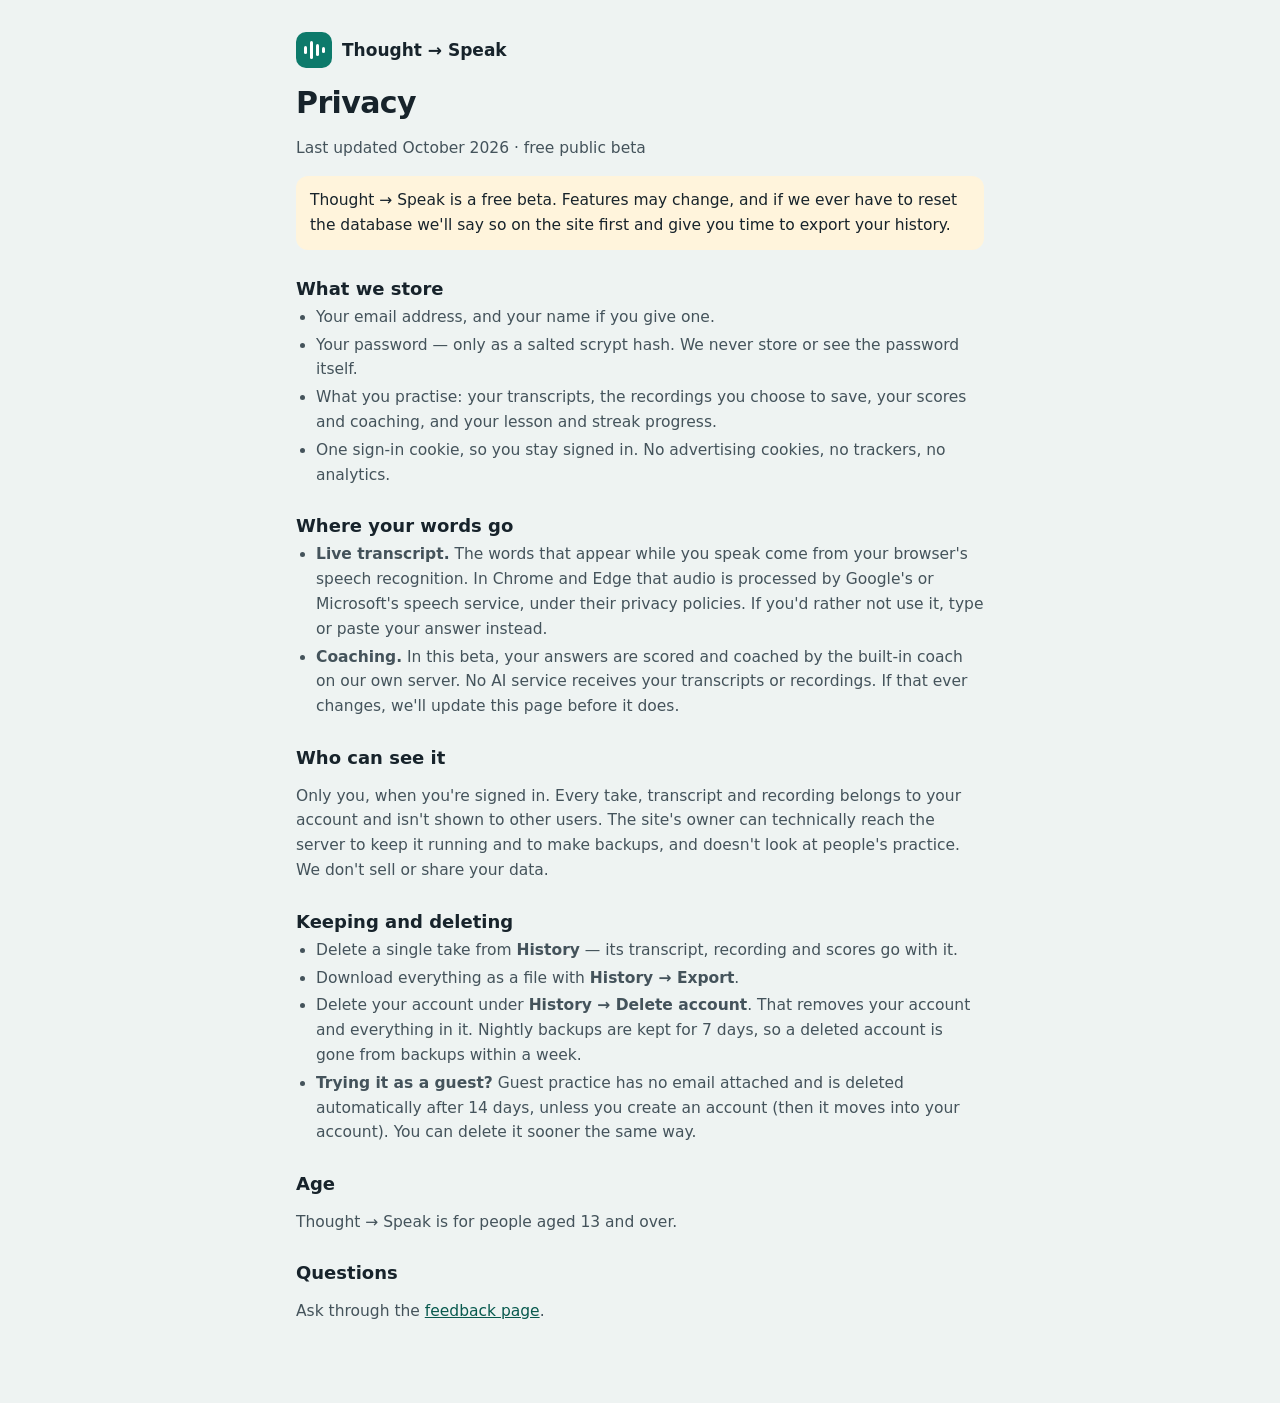
==== commit 95362238: "Guest mode: try before signing up; mentor demo on welcome screen" ====
--- a/static/privacy.html
+++ b/static/privacy.html
@@ -55,6 +55,8 @@
     <li>Download everything as a file with <b>History → Export</b>.</li>
     <li>Delete your account under <b>History → Delete account</b>. That removes your account and everything in it.
       Nightly backups are kept for 7 days, so a deleted account is gone from backups within a week.</li>
+    <li><b>Trying it as a guest?</b> Guest practice has no email attached and is deleted automatically after 14 days,
+      unless you create an account (then it moves into your account). You can delete it sooner the same way.</li>
   </ul>
 
   <h2>Age</h2>
--- a/static/app.css
+++ b/static/app.css
@@ -750,3 +750,21 @@
 body.signed-out .site-foot { display: none; }
 .auth-privacy a { color: var(--accent); font-weight: 650; }
 @media (max-width: 640px) { .site-foot { padding-bottom: 96px; } }
+
+/* ---------------------------------------------------------------- guests: try first, sign up after */
+.guest-box { display: grid; gap: 8px; margin-bottom: 18px; }
+.guest-box .primary { justify-content: center; padding: 13px 16px; font-size: 15.5px; }
+.guest-box p { margin: 0; text-align: center; }
+.or-line { display: flex; align-items: center; gap: 10px; color: var(--muted); font-size: 12.5px; margin-top: 6px; }
+.or-line::before, .or-line::after { content: ""; flex: 1; height: 1px; background: var(--line); }
+.try-hero { margin: 0 0 22px; padding: 13px 20px; font-size: 15.5px; }
+.auth-back { display: inline-block; margin-bottom: 12px; color: var(--accent); font-weight: 650; }
+.guest-bar { display: flex; align-items: center; justify-content: space-between; gap: 12px; flex-wrap: wrap;
+  margin: 14px 0 12px; padding: 10px 14px; border-radius: 12px; background: var(--accent-soft); color: var(--ink);
+  font-size: 14px; }
+.guest-bar.done { background: var(--sun-soft); color: var(--sun-ink); }
+@media (max-width: 860px) {
+  .try-hero { width: 100%; justify-content: center; margin: 18px 0 0; }
+  .guest-box { display: none; }                      /* phones: the hero button already offers it */
+  .guest-bar .primary { width: 100%; justify-content: center; }
+}
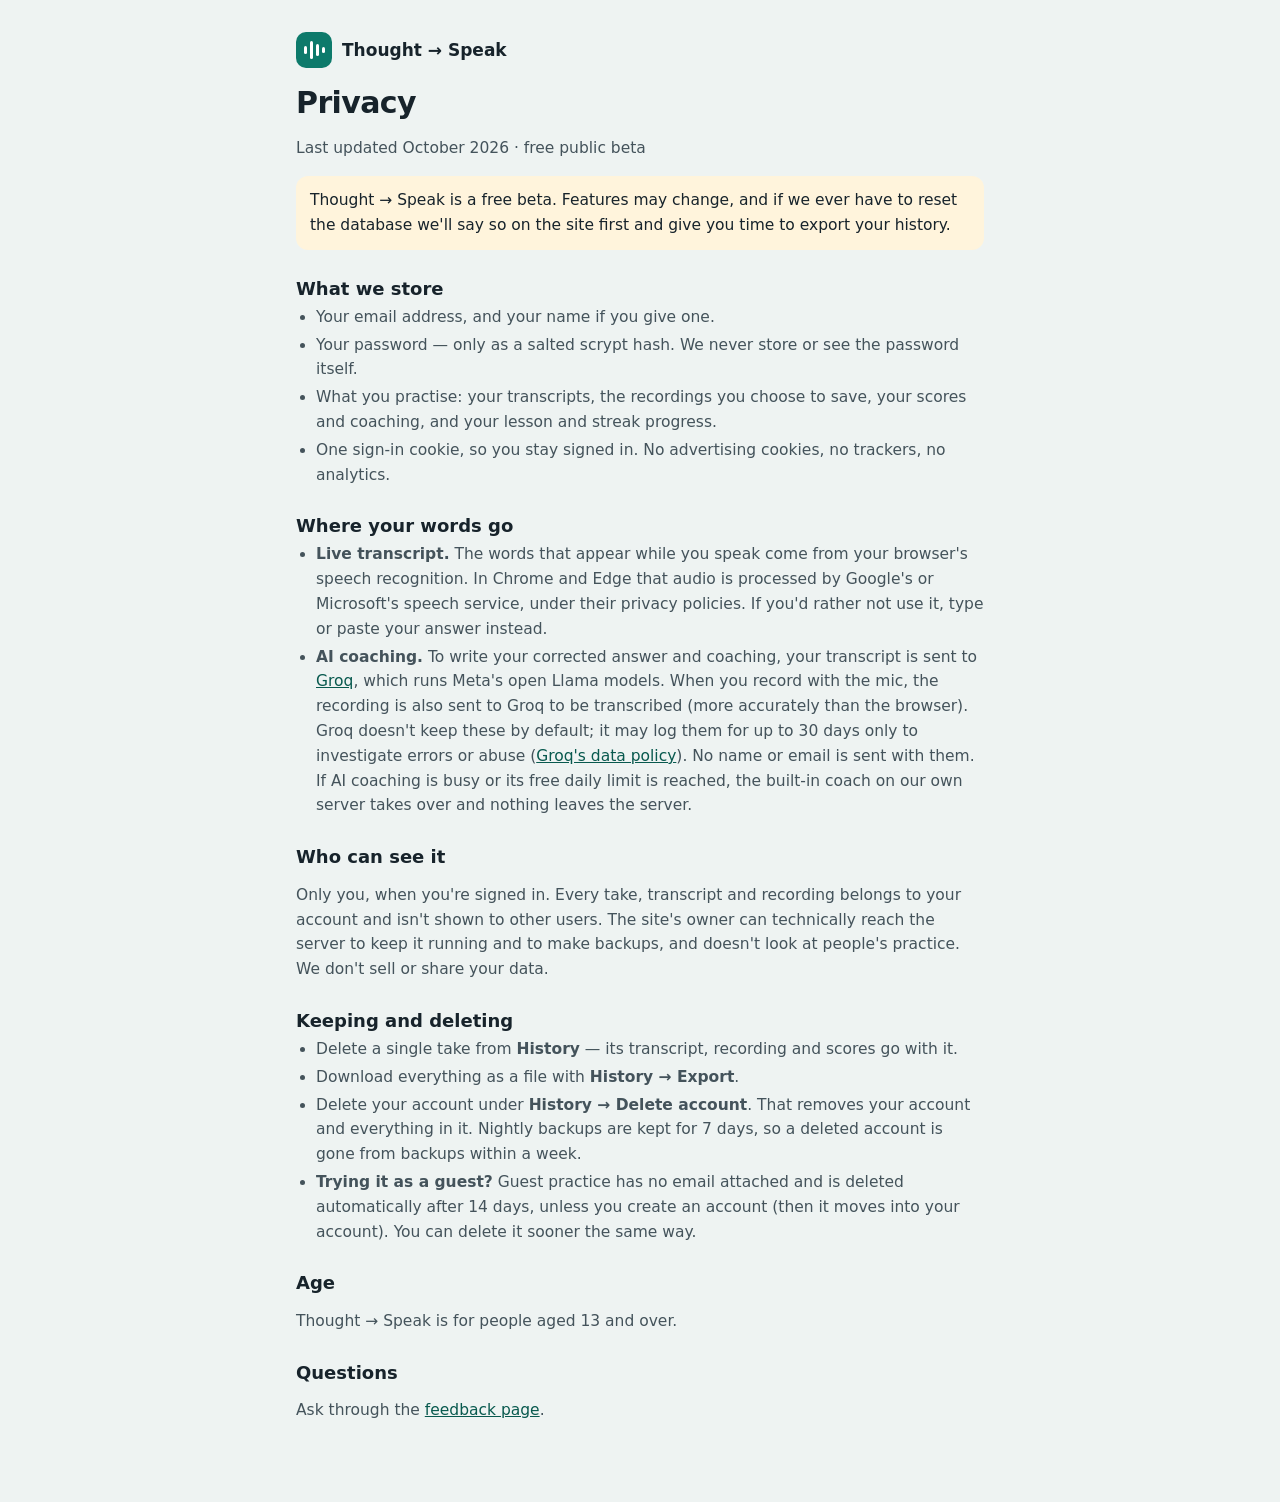
==== commit d9c3239d: "Local only: AI coaching" ====
--- a/static/privacy.html
+++ b/static/privacy.html
@@ -39,9 +39,15 @@
     <li><b>Live transcript.</b> The words that appear while you speak come from your browser's speech
       recognition. In Chrome and Edge that audio is processed by Google's or Microsoft's speech service, under
       their privacy policies. If you'd rather not use it, type or paste your answer instead.</li>
-    <li><b>Coaching.</b> In this beta, your answers are scored and coached by the built-in coach on our own
-      server. No AI service receives your transcripts or recordings. If that ever changes, we'll update this
-      page before it does.</li>
+    <li id="coachAI"><b>AI coaching.</b> To write your corrected answer and coaching, your transcript is sent to
+      <a href="https://groq.com/privacy">Groq</a>, which runs Meta's open Llama models. When you record with the mic,
+      the recording is also sent to Groq to be transcribed (more accurately than the browser). Groq doesn't keep
+      these by default; it may log them for up to 30 days only to investigate errors or abuse
+      (<a href="https://console.groq.com/docs/your-data">Groq's data policy</a>). No name or email is sent with them.
+      If AI coaching is busy or its free daily limit is reached, the built-in coach on our own server takes over and
+      nothing leaves the server.</li>
+    <li id="coachLocal" hidden><b>Coaching.</b> Right now your answers are scored and coached by the built-in coach on
+      our own server. No AI service receives your transcripts or recordings.</li>
   </ul>
 
   <h2>Who can see it</h2>
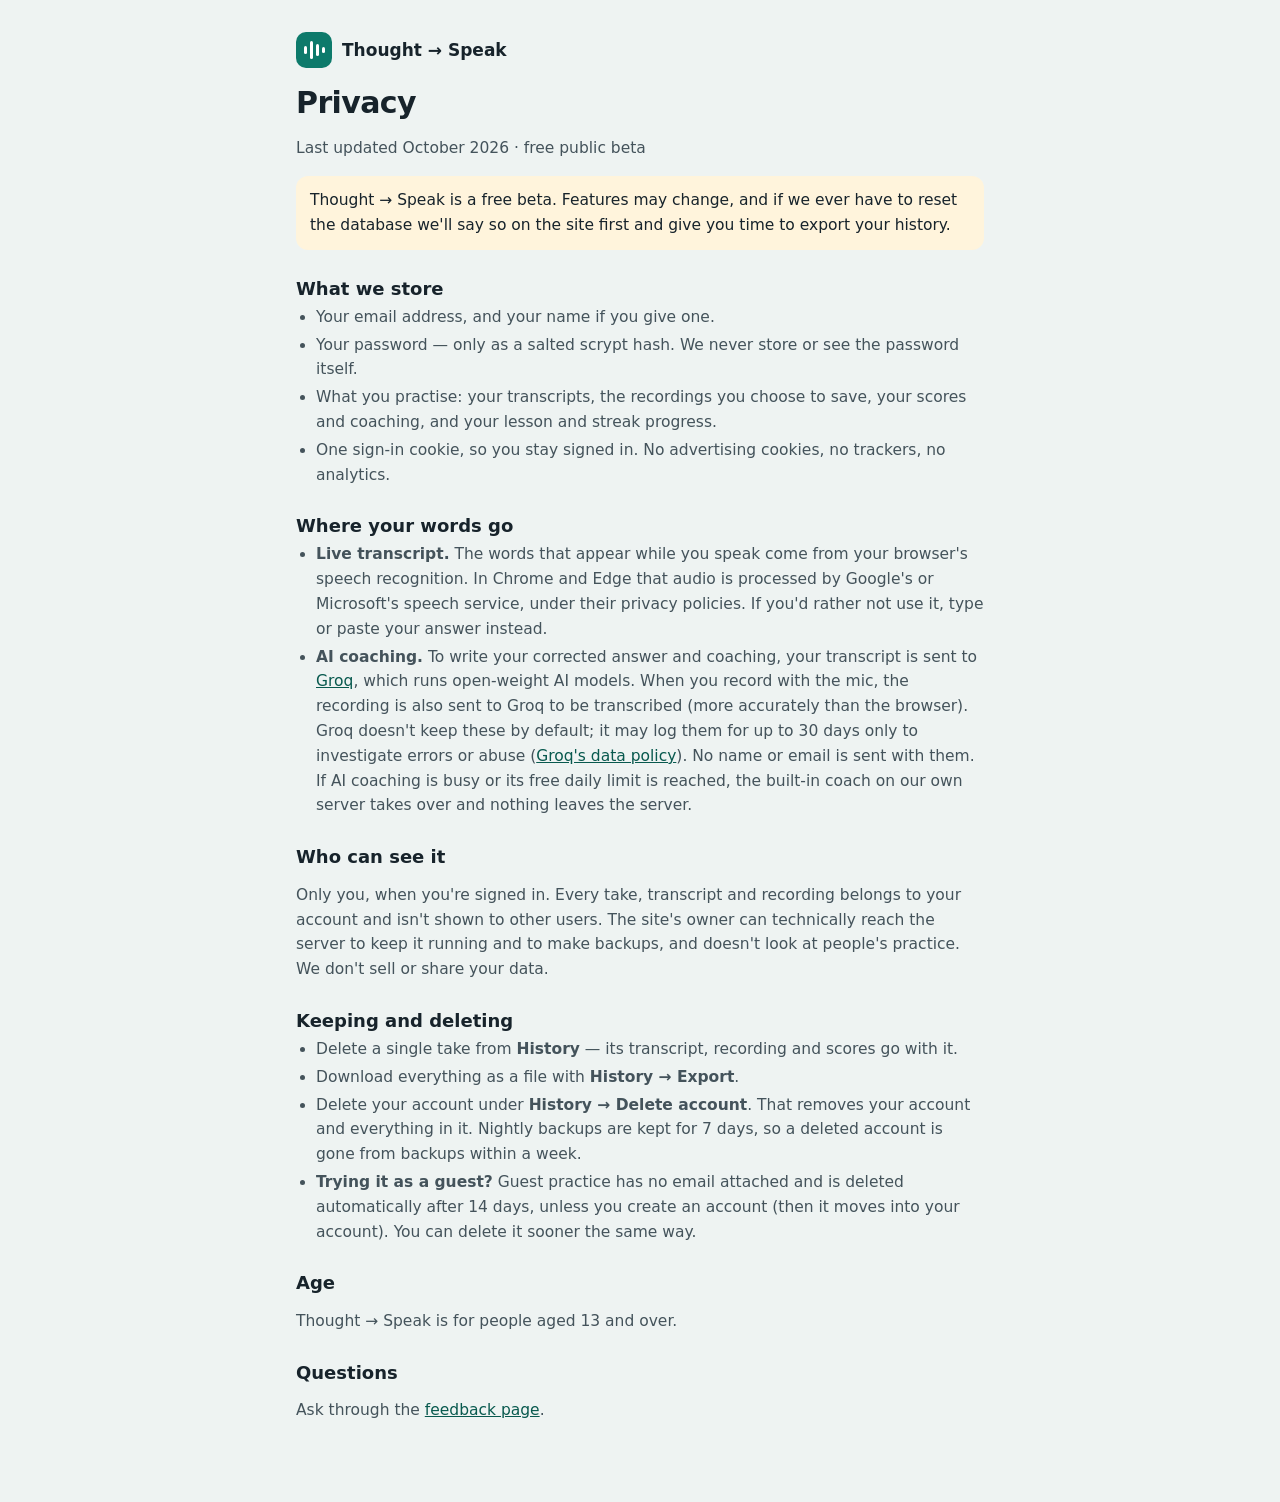
==== commit 83d44ff4: "Local: Groq model fix" ====
--- a/static/privacy.html
+++ b/static/privacy.html
@@ -40,7 +40,7 @@
       recognition. In Chrome and Edge that audio is processed by Google's or Microsoft's speech service, under
       their privacy policies. If you'd rather not use it, type or paste your answer instead.</li>
     <li id="coachAI"><b>AI coaching.</b> To write your corrected answer and coaching, your transcript is sent to
-      <a href="https://groq.com/privacy">Groq</a>, which runs Meta's open Llama models. When you record with the mic,
+      <a href="https://groq.com/privacy">Groq</a>, which runs open-weight AI models. When you record with the mic,
       the recording is also sent to Groq to be transcribed (more accurately than the browser). Groq doesn't keep
       these by default; it may log them for up to 30 days only to investigate errors or abuse
       (<a href="https://console.groq.com/docs/your-data">Groq's data policy</a>). No name or email is sent with them.
